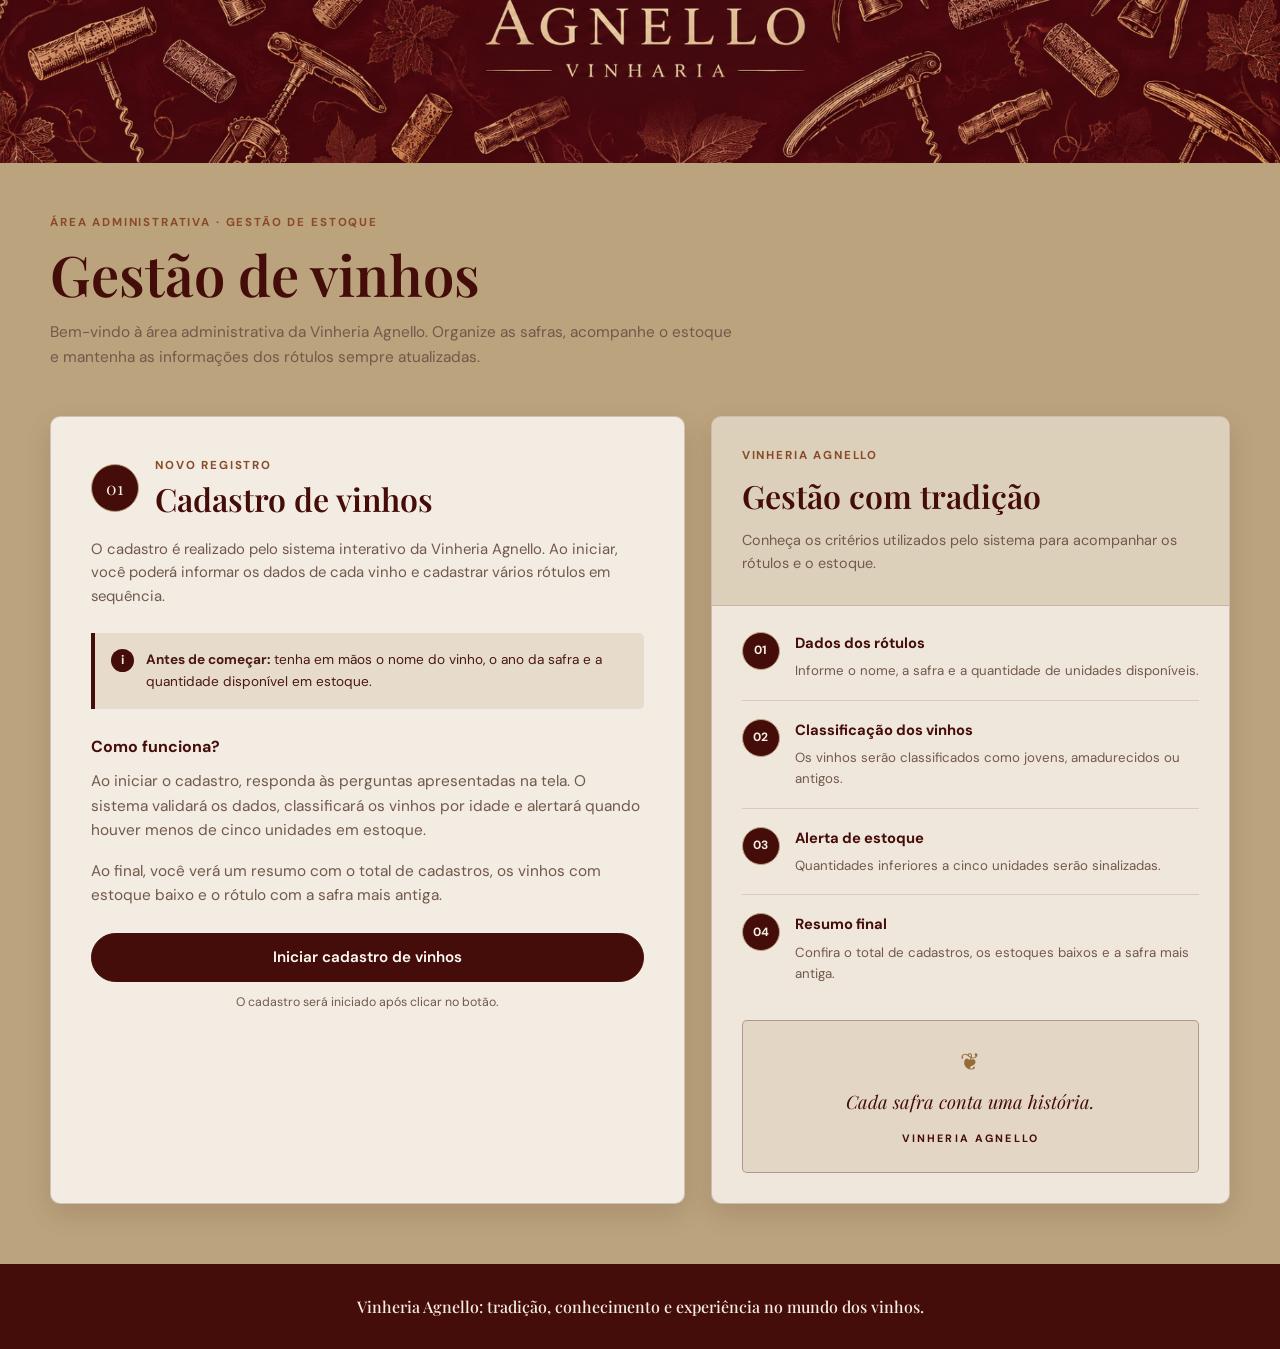
==== src/pages/admin.html @ 0f8183f1 "Entrega inicial do Checkpoint 02" ====
<!DOCTYPE html>
<html lang="pt-BR">
<head>
    <meta charset="UTF-8">
    <meta name="viewport" content="width=device-width, initial-scale=1.0">
    <meta name="description" content="Área administrativa da Vinheria Agnello.">
    <title>Administração | Vinheria Agnello</title>
    <link rel="stylesheet" href="/src/css/admin.css">
</head>
<body>

    <!-- CABEÇALHO COM A IMAGEM ORIGINAL -->
    <header class="site-header">
        <a href="index.html" class="header-image-link" aria-label="Voltar à página inicial">
            <img
                src="/src/assets/imgs/admin.png"
                alt="Vinheria Agnello — padronagem de abridores de vinho"
                class="header-image"
            >
        </a>
    </header>

    <!-- CONTEÚDO PRINCIPAL -->
    <main>
        <section class="page-intro">
            <p class="eyebrow">Área administrativa · Gestão de estoque</p>

            <h1>Gestão de vinhos</h1>

            <p class="intro-text">
                Bem-vindo à área administrativa da Vinheria Agnello.
                Organize as safras, acompanhe o estoque e mantenha
                as informações dos rótulos sempre atualizadas.
            </p>
        </section>

        <section class="admin-layout">

            <!-- INSTRUÇÕES DE CADASTRO -->
            <div class="form-panel">
                <div class="section-heading">
                    <span class="section-number">01</span>

                    <div>
                        <p class="eyebrow">Novo registro</p>
                        <h2>Cadastro de vinhos</h2>
                    </div>
                </div>

                <p class="panel-description">
                    O cadastro é realizado pelo sistema interativo
                    da Vinheria Agnello. Ao iniciar, você poderá
                    informar os dados de cada vinho e cadastrar
                    vários rótulos em sequência.
                </p>

                <div class="notice">
                    <span class="notice-icon" aria-hidden="true">i</span>

                    <p>
                        <strong>Antes de começar:</strong>
                        tenha em mãos o nome do vinho, o ano da safra
                        e a quantidade disponível em estoque.
                    </p>
                </div>

                <h3>Como funciona?</h3>

                <p class="intro-text">
                    Ao iniciar o cadastro, responda às perguntas
                    apresentadas na tela. O sistema validará os dados,
                    classificará os vinhos por idade e alertará
                    quando houver menos de cinco unidades em estoque.
                </p>

                <p class="intro-text">
                    Ao final, você verá um resumo com o total de
                    cadastros, os vinhos com estoque baixo e o rótulo
                    com a safra mais antiga.
                </p>

                <button
                    type="button"
                    class="primary-button"
                    id="iniciarCadastro"
                >
                    Iniciar cadastro de vinhos
                </button>

                <p class="button-caption">
                    O cadastro será iniciado após clicar no botão.
                </p>
            </div>

            <!-- PAINEL INFORMATIVO -->
            <aside class="info-panel">
                <div class="info-top">
                    <p class="eyebrow">Vinheria Agnello</p>

                    <h2>Gestão com tradição</h2>

                    <p>
                        Conheça os critérios utilizados pelo sistema
                        para acompanhar os rótulos e o estoque.
                    </p>
                </div>

                <div class="rule-list">

                    <div class="rule-item">
                        <span class="rule-icon" aria-hidden="true">01</span>

                        <div>
                            <h3>Dados dos rótulos</h3>
                            <p>
                                Informe o nome, a safra e a quantidade
                                de unidades disponíveis.
                            </p>
                        </div>
                    </div>

                    <div class="rule-item">
                        <span class="rule-icon" aria-hidden="true">02</span>

                        <div>
                            <h3>Classificação dos vinhos</h3>
                            <p>
                                Os vinhos serão classificados como
                                jovens, amadurecidos ou antigos.
                            </p>
                        </div>
                    </div>

                    <div class="rule-item">
                        <span class="rule-icon" aria-hidden="true">03</span>

                        <div>
                            <h3>Alerta de estoque</h3>
                            <p>
                                Quantidades inferiores a cinco
                                unidades serão sinalizadas.
                            </p>
                        </div>
                    </div>

                    <div class="rule-item">
                        <span class="rule-icon" aria-hidden="true">04</span>

                        <div>
                            <h3>Resumo final</h3>
                            <p>
                                Confira o total de cadastros, os
                                estoques baixos e a safra mais antiga.
                            </p>
                        </div>
                    </div>

                </div>

                <div class="vintage-note">
                    <span class="grape-mark" aria-hidden="true">❦</span>

                    <p>Cada safra conta uma história.</p>

                    <span>VINHERIA AGNELLO</span>
                </div>
            </aside>

        </section>
    </main>

    <!-- RODAPÉ -->
    <footer class="site-footer">
        <p>
            Vinheria Agnello: tradição, conhecimento e experiência
            no mundo dos vinhos.
        </p>
    </footer>

    <!-- JAVASCRIPT -->
    <script src="../js/admin.js"></script>

</body>
</html>
---- src/css/admin.css ----
@import url('https://fonts.googleapis.com/css2?family=DM+Sans:wght@400;500;600;700&family=Playfair+Display:wght@400;500;600;700&display=swap');

/* =========================================
   VINHERIA AGNELLO — IDENTIDADE VISUAL
========================================= */

:root {
    --bordo: #450d0a;
    --bordo-escuro: #350907;
    --bordo-claro: #641b16;
    --bege: #bba37d;
    --bege-claro: #d0bd9c;
    --creme: #f5eee3;
    --texto: #4a1712;
    --texto-suave: #73584c;
    --borda: #b9a18c;
    --branco: #fffdf9;
}

/* =========================================
   RESET E CONFIGURAÇÕES GERAIS
========================================= */

* {
    box-sizing: border-box;
}

html {
    scroll-behavior: smooth;
    width: 100%;
}

body {
    width: 100%;
    min-height: 100vh;
    margin: 0;
    padding: 0;
    display: flex;
    flex-direction: column;
    background-color: var(--bege);
    color: var(--texto);
    font-family: "DM Sans", Arial, sans-serif;
    line-height: 1.6;
}

h1,
h2,
h3 {
    font-family: "Playfair Display", Georgia, serif;
}

p {
    margin-top: 0;
}

/* =========================================
   CABEÇALHO — MANTER A IMAGEM ORIGINAL
========================================= */

/* CABEÇALHO — MANTER COMO ESTÁ */
.site-header {
    width: 100%;
    height: auto;
    margin: 0;
    padding: 0;
    overflow: hidden;
    background-color: #450d0a;
    border-bottom: 3px solid #bba37d;
}

.header-image-link {
    display: block;
    width: 100%;
    margin: 0;
    padding: 0;
    line-height: 0;
}

.header-image {
    display: block;
    width: 100%;
    height: auto;
}

/* =========================================
   CONTEÚDO PRINCIPAL
========================================= */

main {
    flex: 1;
    width: min(1180px, calc(100% - 48px));
    margin: 0 auto;
}

.page-intro {
    max-width: 780px;
    padding: 48px 0 30px;
}

.eyebrow {
    margin-bottom: 10px;
    color: #8a4a27;
    font-size: 0.72rem;
    font-weight: 700;
    letter-spacing: 0.16em;
    text-transform: uppercase;
}

h1 {
    margin: 0 0 14px;
    color: var(--bordo);
    font-size: clamp(2.3rem, 5vw, 3.5rem);
    font-weight: 600;
    line-height: 1.15;
}

.intro-text {
    max-width: 690px;
    margin-bottom: 16px;
    color: var(--texto-suave);
    font-size: 0.96rem;
}

/* =========================================
   ORGANIZAÇÃO DOS PAINÉIS
========================================= */

.admin-layout {
    display: grid;
    grid-template-columns: minmax(0, 1.1fr) minmax(300px, 0.9fr);
    align-items: stretch;
    gap: 26px;
    padding-bottom: 58px;
}

.form-panel,
.info-panel {
    min-width: 0;
    overflow: hidden;
    border: 1px solid rgba(69, 13, 10, 0.2);
    border-radius: 10px;
    box-shadow: 0 10px 28px rgba(53, 9, 7, 0.12);
}

/* =========================================
   PAINEL DE INSTRUÇÕES
========================================= */

.form-panel {
    padding: clamp(24px, 3.5vw, 40px);
    background-color: rgba(255, 253, 249, 0.82);
}

.section-heading {
    display: flex;
    align-items: center;
    gap: 16px;
    margin-bottom: 18px;
}

.section-number {
    display: grid;
    width: 48px;
    height: 48px;
    flex: 0 0 48px;
    place-items: center;
    border: 1px solid var(--bege);
    border-radius: 50%;
    background-color: var(--bordo);
    color: var(--creme);
    font-family: "Playfair Display", Georgia, serif;
    font-size: 1.1rem;
}

.section-heading .eyebrow {
    margin-bottom: 3px;
}

.section-heading h2,
.info-panel h2 {
    margin: 0;
    color: var(--bordo);
    font-size: clamp(1.55rem, 3vw, 2rem);
    font-weight: 600;
    line-height: 1.3;
}

.panel-description {
    margin-bottom: 24px;
    color: var(--texto-suave);
    font-size: 0.93rem;
}

/* =========================================
   AVISO INFORMATIVO
========================================= */

.notice {
    display: flex;
    align-items: flex-start;
    gap: 12px;
    margin: 8px 0 25px;
    padding: 16px;
    border-left: 4px solid var(--bordo);
    border-radius: 0 5px 5px 0;
    background-color: rgba(187, 163, 125, 0.22);
}

.notice-icon {
    display: grid;
    width: 23px;
    height: 23px;
    flex: 0 0 23px;
    place-items: center;
    border-radius: 50%;
    background-color: var(--bordo);
    color: var(--creme);
    font-size: 0.78rem;
    font-weight: 700;
}

.notice p {
    margin: 0;
    color: var(--texto);
    font-size: 0.85rem;
}

/* Subtítulo das instruções */

.form-panel > h3 {
    margin: 0 0 10px;
    color: var(--bordo);
    font-family: "DM Sans", Arial, sans-serif;
    font-size: 1rem;
    font-weight: 700;
}

/* =========================================
   BOTÃO DE INÍCIO DO CADASTRO
========================================= */

.primary-button {
    display: block;
    width: 100%;
    min-height: 49px;
    margin-top: 25px;
    padding: 13px 20px;
    border: 1px solid var(--bordo);
    border-radius: 25px;
    background-color: var(--bordo);
    color: var(--branco);
    font-family: inherit;
    font-size: 0.95rem;
    font-weight: 600;
    cursor: pointer;
    transition:
        background-color 0.25s ease,
        transform 0.25s ease,
        box-shadow 0.25s ease;
}

.primary-button:hover {
    background-color: var(--bordo-claro);
    box-shadow: 0 5px 14px rgba(69, 13, 10, 0.18);
    transform: translateY(-2px);
}

.primary-button:active {
    transform: translateY(0);
}

.primary-button:focus-visible {
    outline: 3px solid var(--bege);
    outline-offset: 3px;
}

.button-caption {
    margin: 11px 0 0;
    color: var(--texto-suave);
    font-size: 0.77rem;
    text-align: center;
}

/* =========================================
   PAINEL LATERAL
========================================= */

.info-panel {
    display: flex;
    flex-direction: column;
    background-color: rgba(255, 253, 249, 0.76);
}

.info-top {
    padding: 30px;
    border-bottom: 1px solid rgba(69, 13, 10, 0.14);
    background-color: rgba(187, 163, 125, 0.35);
}

.info-top h2 {
    margin-bottom: 12px;
}

.info-top > p:last-child {
    margin-bottom: 0;
    color: var(--texto-suave);
    font-size: 0.9rem;
}

/* =========================================
   LISTA DE FUNCIONALIDADES
========================================= */

.rule-list {
    padding: 8px 30px 18px;
}

.rule-item {
    display: flex;
    align-items: flex-start;
    gap: 15px;
    padding: 18px 0;
    border-bottom: 1px solid rgba(69, 13, 10, 0.13);
}

.rule-item:last-child {
    border-bottom: none;
}

.rule-icon {
    display: grid;
    width: 38px;
    height: 38px;
    flex: 0 0 38px;
    place-items: center;
    border: 1px solid var(--bege);
    border-radius: 50%;
    background-color: var(--bordo);
    color: var(--creme);
    font-size: 0.75rem;
    font-weight: 700;
}

.rule-item h3 {
    margin: 0 0 5px;
    color: var(--bordo);
    font-family: "DM Sans", Arial, sans-serif;
    font-size: 0.92rem;
    font-weight: 700;
}

.rule-item p {
    margin: 0;
    color: var(--texto-suave);
    font-size: 0.83rem;
}

/* =========================================
   FRASE DECORATIVA
========================================= */

.vintage-note {
    margin: auto 30px 30px;
    padding: 22px 18px;
    border: 1px solid rgba(69, 13, 10, 0.3);
    border-radius: 5px;
    background-color: rgba(187, 163, 125, 0.24);
    text-align: center;
}

.grape-mark {
    display: block;
    margin-bottom: 5px;
    color: #956b38;
    font-size: 1.5rem;
}

.vintage-note p {
    margin-bottom: 8px;
    color: var(--bordo);
    font-family: "Playfair Display", Georgia, serif;
    font-size: 1.15rem;
    font-style: italic;
}

.vintage-note span:last-child {
    color: var(--bordo);
    font-size: 0.67rem;
    font-weight: 700;
    letter-spacing: 0.2em;
}

/* =========================================
   RODAPÉ
========================================= */

.site-footer {
    width: 100%;
    margin: 0;
    padding: 30px 20px;
    border-top: 2px solid var(--bege);
    background-color: var(--bordo);
    color: var(--creme);
    text-align: center;
}

.site-footer p {
    max-width: 850px;
    margin: 0 auto;
    font-family: "Playfair Display", Georgia, serif;
    font-size: 1rem;
    font-weight: 500;
}

/* =========================================
   TABLETS
========================================= */

@media (max-width: 800px) {
    .admin-layout {
        grid-template-columns: 1fr;
    }

    .page-intro {
        padding-top: 38px;
    }

    .info-panel {
        display: block;
    }
}

/* =========================================
   CELULARES
========================================= */

@media (max-width: 520px) {
    main {
        width: calc(100% - 28px);
    }

    .page-intro {
        padding: 32px 0 24px;
    }

    h1 {
        font-size: 2.25rem;
    }

    .form-panel {
        padding: 23px 18px;
    }

    .section-heading {
        gap: 12px;
    }

    .section-number {
        width: 42px;
        height: 42px;
        flex-basis: 42px;
    }

    .info-top {
        padding: 24px 20px;
    }

    .rule-list {
        padding-right: 20px;
        padding-left: 20px;
    }

    .vintage-note {
        margin: 0 20px 20px;
    }

    .site-footer {
        padding: 24px 18px;
    }

    .site-footer p {
        font-size: 0.9rem;
    }
}
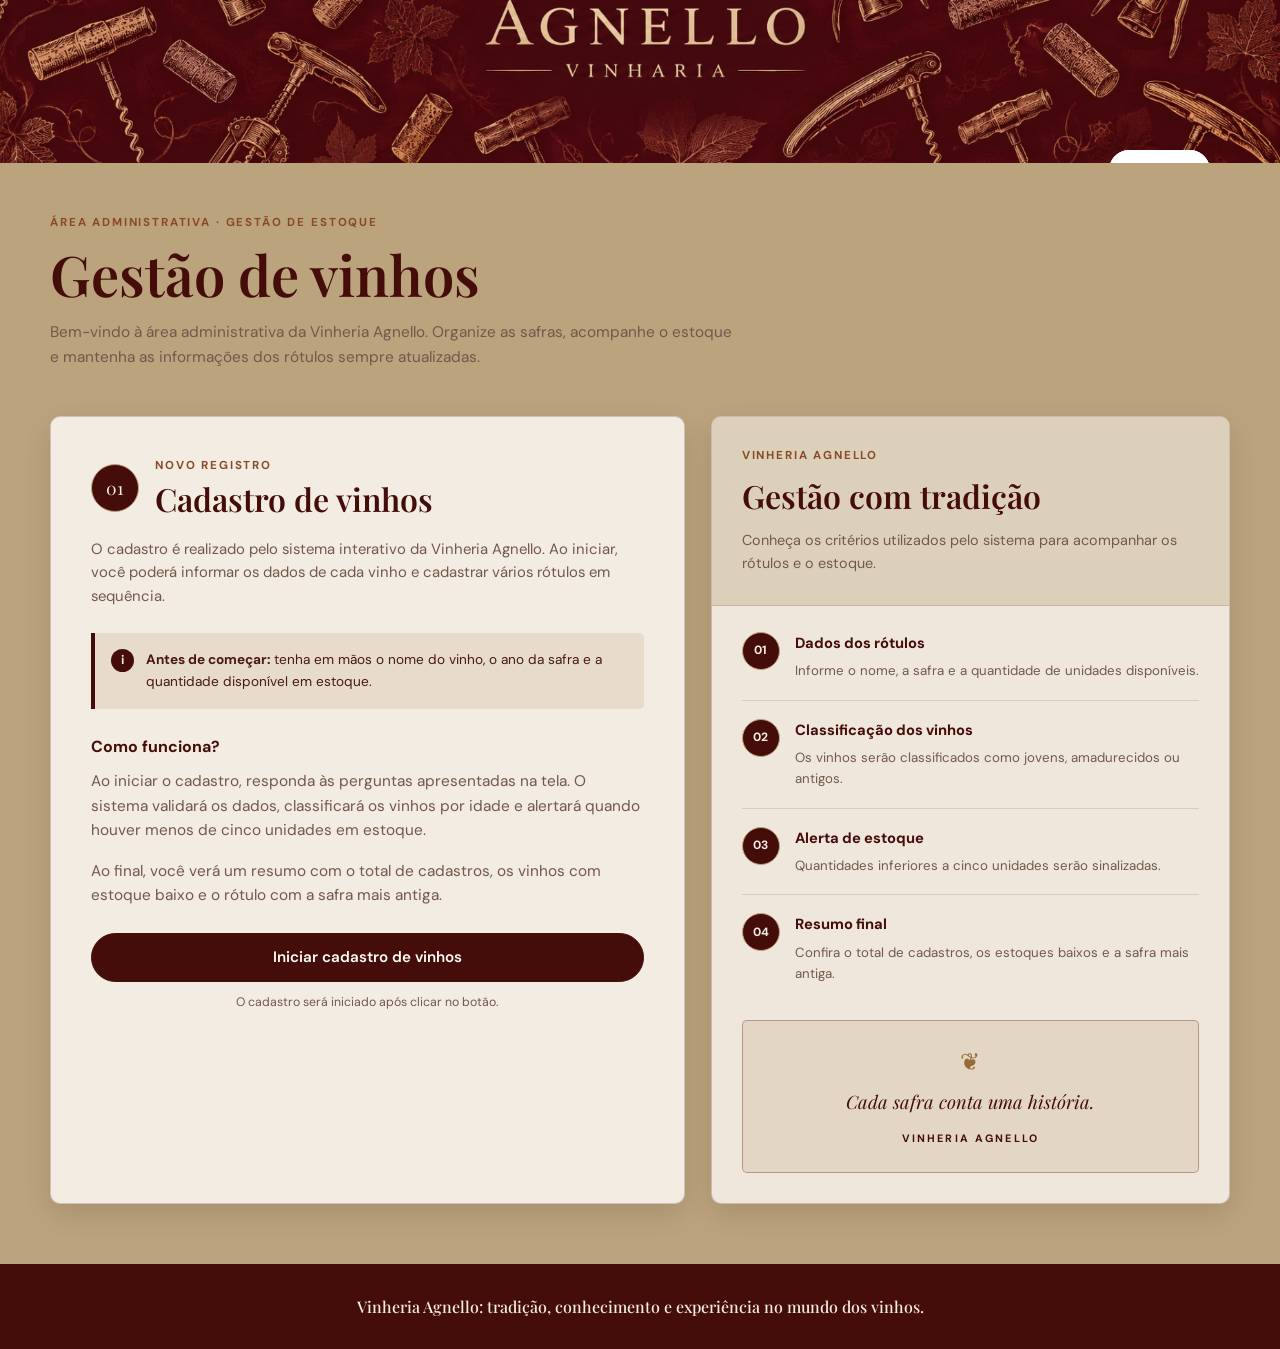
==== commit 4d202833: "Adiciona botão voltar na página administrativa" ====
--- a/src/pages/admin.html
+++ b/src/pages/admin.html
@@ -11,15 +11,19 @@
 <body>
 
     <!-- CABEÇALHO COM A IMAGEM ORIGINAL -->
-    <header class="site-header">
-        <a href="index.html" class="header-image-link" aria-label="Voltar à página inicial">
-            <img
-                src="/src/assets/imgs/admin.png"
-                alt="Vinheria Agnello — padronagem de abridores de vinho"
-                class="header-image"
-            >
-        </a>
-    </header>
+
+<header class="site-header">
+    <a href="index.html" class="back-button">← Voltar</a>
+
+    <a href="../../index.html" class="back-button">← Voltar</a>
+        <img
+            src="/src/assets/imgs/admin.png"
+            alt="Vinheria Agnello — padronagem de abridores de vinho"
+            class="header-image"
+        >
+    </a>
+</header>
+
 
     <!-- CONTEÚDO PRINCIPAL -->
     <main>
--- a/src/css/admin.css
+++ b/src/css/admin.css
@@ -1,4 +1,3 @@
-
 @import url('https://fonts.googleapis.com/css2?family=DM+Sans:wght@400;500;600;700&family=Playfair+Display:wght@400;500;600;700&display=swap');
 
 /* =========================================
@@ -59,7 +58,9 @@
 ========================================= */
 
 /* CABEÇALHO — MANTER COMO ESTÁ */
+
 .site-header {
+    position: relative;
     width: 100%;
     height: auto;
     margin: 0;
@@ -69,6 +70,7 @@
     border-bottom: 3px solid #bba37d;
 }
 
+
 .header-image-link {
     display: block;
     width: 100%;
@@ -82,6 +84,35 @@
     width: 100%;
     height: auto;
 }
+
+
+/* Botão voltar sobre a imagem */
+.site-header {
+    position: relative;
+}
+
+.back-button {
+    position: absolute;
+    top: 150px;
+    right: 70px;
+    z-index: 100;
+    display: inline-block;
+    padding: 10px 22px;
+    background-color: #ffffff;
+    color: #450d0a;
+    border: 1px solid #ffffff;
+    border-radius: 20px;
+    text-decoration: none;
+    font-family: inherit;
+    font-size: 14px;
+    font-weight: 600;
+}
+
+.back-button:hover {
+    background-color: #450d0a;
+    color: #ffffff;
+}
+
 
 /* =========================================
    CONTEÚDO PRINCIPAL
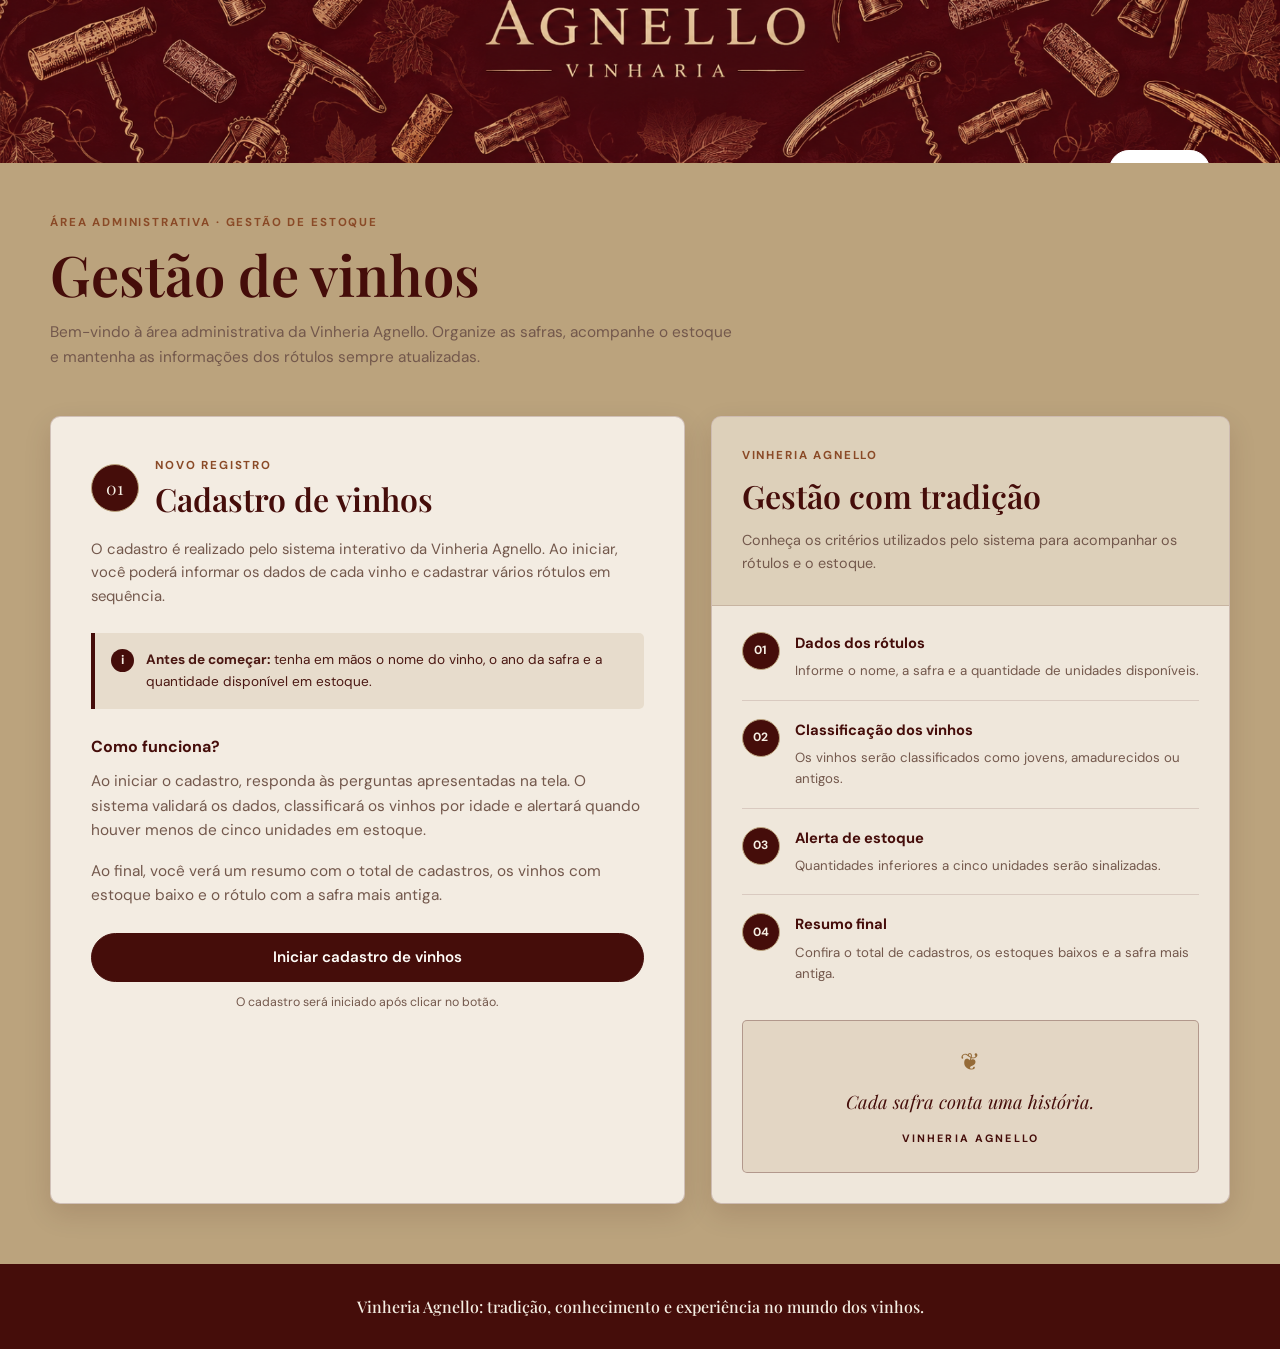
==== commit d2ce40c7: "Corrige imagem do cabeçalho administrativo" ====
--- a/src/pages/admin.html
+++ b/src/pages/admin.html
@@ -6,23 +6,22 @@
     <meta name="viewport" content="width=device-width, initial-scale=1.0">
     <meta name="description" content="Área administrativa da Vinheria Agnello.">
     <title>Administração | Vinheria Agnello</title>
-    <link rel="stylesheet" href="/src/css/admin.css">
+    <link rel="stylesheet" href="../css/admin.css">
 </head>
 <body>
 
     <!-- CABEÇALHO COM A IMAGEM ORIGINAL -->
 
 <header class="site-header">
-    <a href="index.html" class="back-button">← Voltar</a>
+    <a href="../../index.html" class="back-button">← Voltar</a>
 
-    <a href="../../index.html" class="back-button">← Voltar</a>
-        <img
-            src="/src/assets/imgs/admin.png"
-            alt="Vinheria Agnello — padronagem de abridores de vinho"
-            class="header-image"
-        >
-    </a>
+    <img
+        src="../assets/imgs/admin.png"
+        alt="Vinheria Agnello — padronagem de abridores de vinho"
+        class="header-image"
+    >
 </header>
+
 
 
     <!-- CONTEÚDO PRINCIPAL -->
